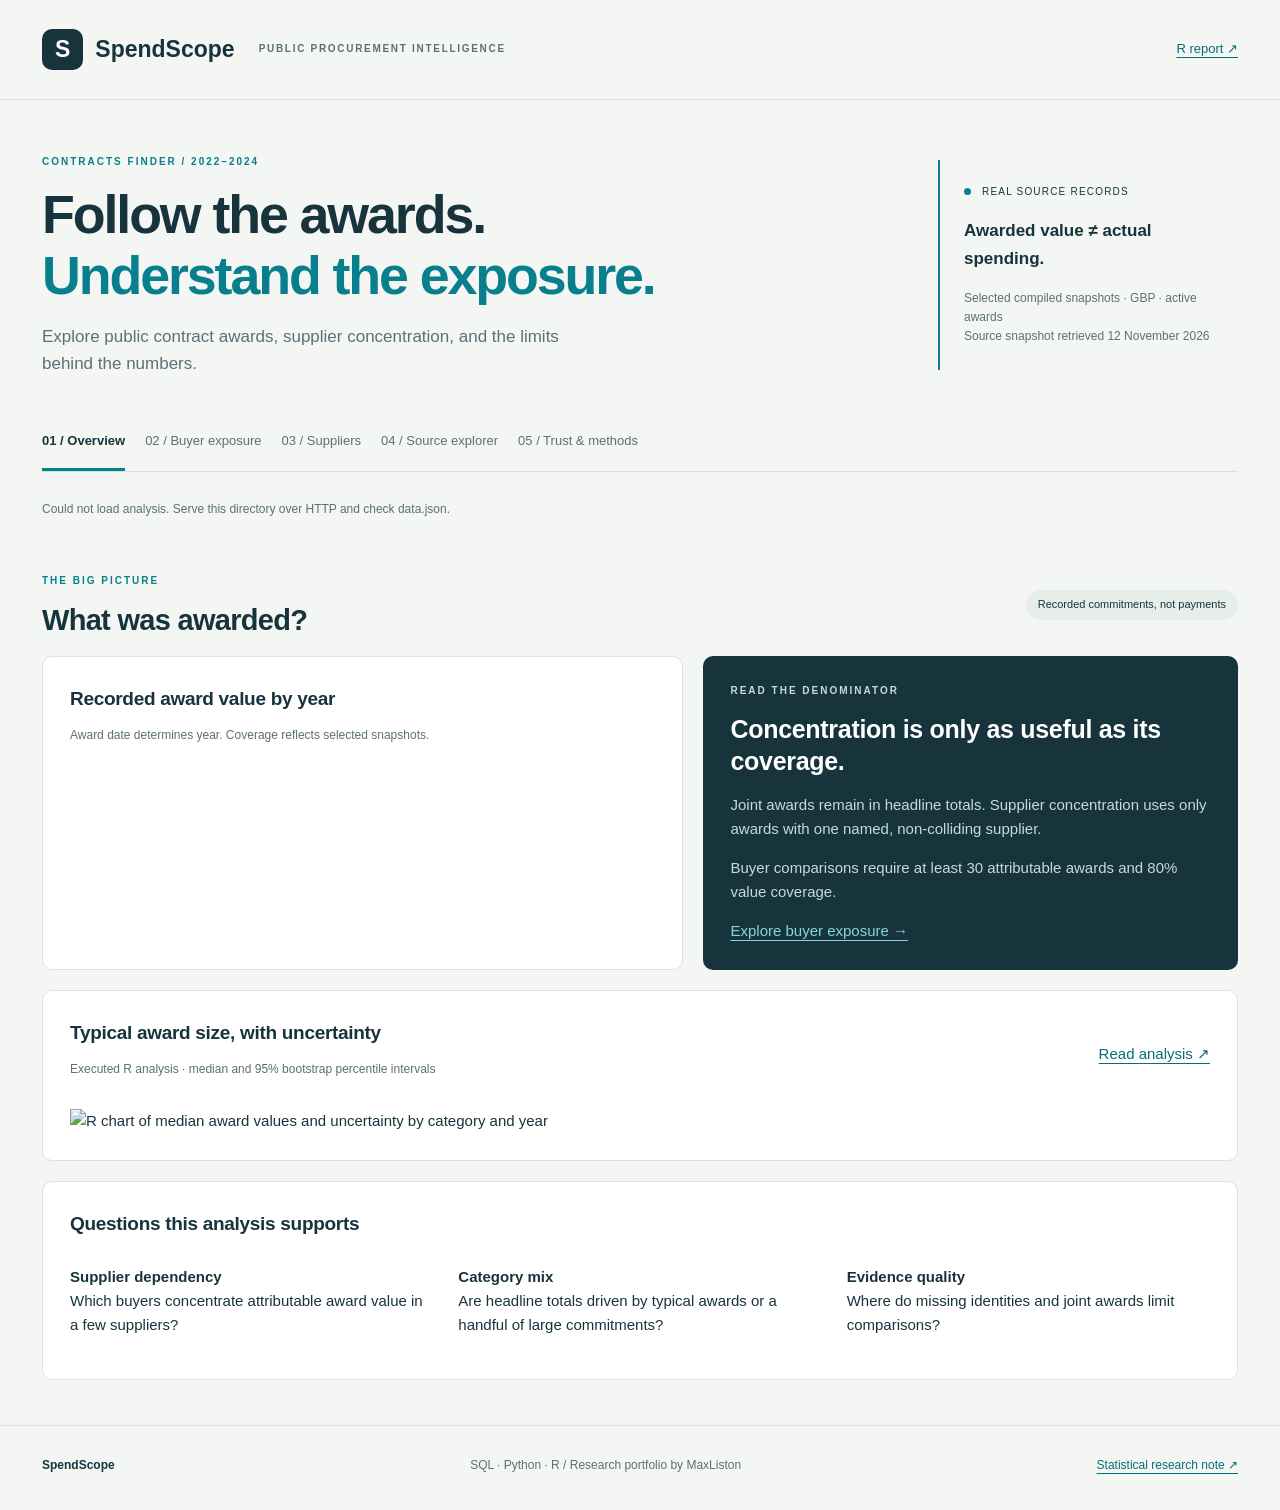
==== src/spendscope/web/index.html @ 3c37a5f1 "Build procurement analytics with SQL, Python and R" ====
<!doctype html>
<html lang="en">
  <head>
    <meta charset="utf-8" />
    <meta name="viewport" content="width=device-width,initial-scale=1" />
    <meta
      name="description"
      content="Real public procurement data, supplier concentration and reproducible R analysis."
    />
    <title>SpendScope — Procurement intelligence</title>
    <link rel="stylesheet" href="style.css" />
  </head>
  <body>
    <a class="skip" href="#main">Skip to analysis</a>
    <header>
      <a class="brand" href="#overview"
        ><span class="mark">S</span> SpendScope<span class="edition"
          >PUBLIC PROCUREMENT INTELLIGENCE</span
        ></a
      ><a href="research.html" class="research-link">R report ↗</a>
    </header>
    <main id="main">
      <section class="hero">
        <div>
          <p class="eyebrow">CONTRACTS FINDER / 2022–2024</p>
          <h1>Follow the awards.<br /><em>Understand the exposure.</em></h1>
          <p class="intro">
            Explore public contract awards, supplier concentration, and the
            limits behind the numbers.
          </p>
        </div>
        <aside class="scope">
          <span class="pulse"></span> REAL SOURCE RECORDS
          <p>Awarded value ≠ actual spending.</p>
          <small
            >Selected compiled snapshots · GBP · active awards<br />Source
            snapshot retrieved 12 November 2026</small
          >
        </aside>
      </section>
      <nav aria-label="Analysis sections">
        <button data-view="overview" aria-pressed="true">01 / Overview</button
        ><button data-view="buyers" aria-pressed="false">
          02 / Buyer exposure</button
        ><button data-view="suppliers" aria-pressed="false">
          03 / Suppliers</button
        ><button data-view="awards" aria-pressed="false">
          04 / Source explorer</button
        ><button data-view="methods" aria-pressed="false">
          05 / Trust & methods
        </button>
      </nav>
      <div id="status" role="status">Loading verified analysis…</div>
      <section id="overview" class="view">
        <div id="kpis" class="kpis"></div>
        <div class="section-title">
          <div>
            <p class="eyebrow">THE BIG PICTURE</p>
            <h2>What was awarded?</h2>
          </div>
          <span class="pill">Recorded commitments, not payments</span>
        </div>
        <div class="two">
          <article class="panel">
            <h3>Recorded award value by year</h3>
            <p class="muted">
              Award date determines year. Coverage reflects selected snapshots.
            </p>
            <div id="annual-chart"></div>
          </article>
          <article class="panel accent">
            <p class="eyebrow">READ THE DENOMINATOR</p>
            <h3>Concentration is only as useful as its coverage.</h3>
            <p>
              Joint awards remain in headline totals. Supplier concentration
              uses only awards with one named, non-colliding supplier.
            </p>
            <p>
              Buyer comparisons require at least 30 attributable awards and 80%
              value coverage.
            </p>
            <a href="#buyers">Explore buyer exposure →</a>
          </article>
        </div>
        <article class="panel">
          <div class="section-title">
            <div>
              <h3>Typical award size, with uncertainty</h3>
              <p class="muted">
                Executed R analysis · median and 95% bootstrap percentile
                intervals
              </p>
            </div>
            <a href="research.html">Read analysis ↗</a>
          </div>
          <img
            class="chart"
            src="category-analysis.svg"
            alt="R chart of median award values and uncertainty by category and year"
          />
        </article>
        <div class="panel">
          <h3>Questions this analysis supports</h3>
          <div class="three">
            <p>
              <strong>Supplier dependency</strong><br />Which buyers concentrate
              attributable award value in a few suppliers?
            </p>
            <p>
              <strong>Category mix</strong><br />Are headline totals driven by
              typical awards or a handful of large commitments?
            </p>
            <p>
              <strong>Evidence quality</strong><br />Where do missing identities
              and joint awards limit comparisons?
            </p>
          </div>
        </div>
      </section>
      <section id="buyers" class="view" hidden>
        <div class="section-title">
          <div>
            <p class="eyebrow">SUPPLIER DEPENDENCY</p>
            <h2>Buyer exposure</h2>
          </div>
          <button id="export-buyers" class="secondary">
            Download filtered CSV ↓
          </button>
        </div>
        <p class="explain">
          HHI is the sum of squared supplier value shares × 10,000. Higher
          values mean more concentration within the attributable subset. It is
          not a fraud score or a market-wide competition measure.
        </p>
        <div class="filters">
          <label
            >Find a buyer<input
              id="buyer-search"
              type="search"
              placeholder="Search organization…" /></label
          ><label
            >Coverage filter<select id="buyer-support">
              <option value="supported">Supported comparisons only</option>
              <option value="all">
                All buyers, including limited coverage
              </option>
            </select></label
          ><label
            >Sort by<select id="buyer-sort">
              <option value="attributed_value">Attributable value</option>
              <option value="hhi">Concentration (HHI)</option>
              <option value="top1_share">Largest supplier share</option>
            </select></label
          >
        </div>
        <p id="buyer-count" class="muted"></p>
        <div id="buyer-table" class="table-wrap"></div>
        <p class="muted">
          All years combined. Supplier names are normalized conservatively;
          name-only identities are provisional. Related corporate entities are
          not consolidated.
        </p>
      </section>
      <section id="suppliers" class="view" hidden>
        <div class="section-title">
          <div>
            <p class="eyebrow">ATTRIBUTABLE AWARDS</p>
            <h2>Supplier landscape</h2>
          </div>
          <a href="reports/supplier_summary.csv">Full supplier CSV ↓</a>
        </div>
        <p class="explain">
          Top 200 identities by sole-supplier award value. These are recorded
          award commitments—not supplier revenue. Name-only matches can merge
          unrelated organizations with identical names or split aliases.
        </p>
        <label class="search-label"
          >Find a supplier<input
            id="supplier-search"
            type="search"
            placeholder="Search supplier…"
        /></label>
        <div id="supplier-table" class="table-wrap"></div>
      </section>
      <section id="awards" class="view" hidden>
        <div class="section-title">
          <div>
            <p class="eyebrow">TRACE THE EVIDENCE</p>
            <h2>Largest recorded awards</h2>
          </div>
          <span class="pill">Top 200 eligible records</span>
        </div>
        <p class="explain">
          Large figures can include framework ceilings and multi-year contracts.
          Follow the published notice before interpreting the amount.
        </p>
        <label class="search-label"
          >Search award or buyer<input
            id="award-search"
            type="search"
            placeholder="Search titles or organizations…"
        /></label>
        <div id="award-table" class="table-wrap"></div>
      </section>
      <section id="methods" class="view" hidden>
        <p class="eyebrow">REPRODUCIBLE BY DESIGN</p>
        <h2>Trust the process. Inspect the limits.</h2>
        <div class="two">
          <article class="panel">
            <h3>Coverage & checks</h3>
            <div id="quality"></div>
          </article>
          <article class="panel">
            <h3>Analytical rules</h3>
            <ol>
              <li>Verify SHA-256 fingerprints of three pinned source files.</li>
              <li>
                Retain the latest available compiled snapshot per process across
                the selected files.
              </li>
              <li>
                Count each process + award ID once. Keep every excluded award
                with its exclusion reason.
              </li>
              <li>
                Restrict headline metrics to active, positive GBP awards dated
                2022–2024.
              </li>
              <li>
                Attribute only sole-supplier awards with a usable identity.
                Exclude registered ID/name conflicts from attribution.
              </li>
              <li>
                Run SQL conservation checks and R sensitivity analysis before
                updating output files.
              </li>
            </ol>
          </article>
        </div>
        <article class="panel">
          <h3>What this cannot establish</h3>
          <p>
            These snapshots are not a complete historical register of all UK
            procurement. Award values are not transactions; multi-award
            processes and frameworks may still represent overlapping economic
            commitments. Missingness, publication rules and revisions can change
            apparent trends. No realized savings, supplier performance,
            misconduct, or causal effects are inferred.
          </p>
          <p>
            Concentration describes a buyer's observed attributable
            portfolio—not a legally defined market. Bidder-count comparisons and
            renewal recommendations are deferred until source coverage can
            support them.
          </p>
        </article>
        <article class="panel">
          <h3>Source & downloads</h3>
          <p>
            UK Contracts Finder, compiled by the Open Contracting Partnership.
            Contains public sector information licensed under the
            <a
              href="https://www.nationalarchives.gov.uk/doc/open-government-licence/version/3/"
              >Open Government Licence v3.0</a
            >.
          </p>
          <div class="download-links">
            <a href="https://data.open-contracting.org/en/publication/128"
              >Source registry ↗</a
            ><a href="reports/annual.csv">Annual metrics</a
            ><a href="reports/buyer_concentration.csv">Buyer metrics</a
            ><a href="reports/category_sensitivity.csv">R sensitivity results</a
            ><a href="reports/quality.json">Quality report</a
            ><a href="reports/build_manifest.json">Build manifest</a>
          </div>
        </article>
      </section>
    </main>
    <footer>
      <strong>SpendScope</strong
      ><span>SQL · Python · R / Research portfolio by MaxListon</span
      ><a href="research.html">Statistical research note ↗</a>
    </footer>
    <script src="app.js"></script>
  </body>
</html>
---- src/spendscope/web/style.css ----
:root {
  --ink: #17343d;
  --muted: #5b7077;
  --teal: #087f8c;
  --paper: #f4f6f3;
  --line: #d9e2df;
  --gold: #b67b27;
}
* {
  box-sizing: border-box;
}
body {
  margin: 0;
  background: var(--paper);
  color: var(--ink);
  font:
    15px/1.6 -apple-system,
    BlinkMacSystemFont,
    "Segoe UI",
    sans-serif;
}
a {
  color: #086c78;
  text-underline-offset: 4px;
}
button,
input,
select {
  font: inherit;
}
button,
a,
input,
select {
  touch-action: manipulation;
}
:focus-visible {
  outline: 3px solid #cf922b;
  outline-offset: 4px;
}
header,
main,
footer {
  max-width: 1280px;
  margin: auto;
  padding: 0 42px;
}
header {
  display: flex;
  align-items: center;
  justify-content: space-between;
  height: 100px;
  border-bottom: 1px solid var(--line);
}
.brand {
  display: flex;
  gap: 12px;
  align-items: center;
  font-size: 23px;
  font-weight: 750;
  text-decoration: none;
  color: var(--ink);
}
.mark {
  background: var(--ink);
  color: white;
  padding: 2px 13px;
  border-radius: 10px;
}
.edition {
  font-size: 10px;
  letter-spacing: 1.7px;
  margin-left: 12px;
  color: var(--muted);
}
.research-link {
  font-size: 13px;
}
.hero {
  display: flex;
  justify-content: space-between;
  gap: 40px;
  padding: 54px 0 38px;
  align-items: center;
}
.eyebrow {
  font-size: 10px;
  font-weight: 750;
  letter-spacing: 2px;
  color: var(--teal);
  margin: 0 0 14px;
}
h1 {
  font-size: clamp(35px, 4.2vw, 59px);
  line-height: 1.13;
  letter-spacing: -2.1px;
  margin: 0;
  font-weight: 650;
}
h1 em {
  font-style: normal;
  color: var(--teal);
}
.intro {
  max-width: 560px;
  color: var(--muted);
  font-size: 17px;
  margin-bottom: 0;
}
.scope {
  max-width: 300px;
  font-size: 10px;
  letter-spacing: 1.2px;
  padding: 24px;
  border-left: 2px solid var(--teal);
}
.scope p {
  font-size: 17px;
  font-weight: 650;
  letter-spacing: 0;
}
.scope small {
  color: var(--muted);
  letter-spacing: 0;
  font-size: 12px;
}
.pulse {
  display: inline-block;
  width: 7px;
  height: 7px;
  background: var(--teal);
  border-radius: 50%;
  margin-right: 7px;
}
nav {
  display: flex;
  border-bottom: 1px solid var(--line);
  gap: 20px;
  overflow: auto;
  margin-bottom: 28px;
}
nav button {
  white-space: nowrap;
  border: 0;
  background: none;
  color: var(--muted);
  padding: 16px 0;
  cursor: pointer;
  border-bottom: 3px solid transparent;
  font-size: 13px;
}
nav button[aria-pressed="true"] {
  border-bottom-color: var(--teal);
  color: var(--ink);
  font-weight: 750;
}
#status {
  font-size: 12px;
  color: var(--muted);
}
.kpis {
  display: grid;
  grid-template-columns: repeat(4, 1fr);
  gap: 16px;
  margin: 16px 0 38px;
}
.kpi {
  background: white;
  border: 1px solid var(--line);
  border-radius: 9px;
  padding: 23px;
}
.kpi span {
  color: var(--muted);
  font-size: 12px;
}
.kpi strong {
  display: block;
  font-size: 31px;
  font-weight: 650;
  letter-spacing: -1px;
}
.kpi small {
  font-size: 11px;
  color: var(--muted);
}
.section-title {
  display: flex;
  justify-content: space-between;
  align-items: center;
  gap: 20px;
  margin: 30px 0 18px;
}
h2 {
  font-size: 29px;
  line-height: 1.2;
  letter-spacing: -0.7px;
  margin: 0;
}
h3 {
  font-size: 19px;
  letter-spacing: -0.3px;
  margin: 0 0 10px;
}
.pill {
  background: #e6eeea;
  border-radius: 30px;
  padding: 6px 12px;
  font-size: 11px;
  white-space: nowrap;
}
.two {
  display: grid;
  grid-template-columns: 1.2fr 1fr;
  gap: 20px;
}
.three {
  display: grid;
  grid-template-columns: repeat(3, 1fr);
  gap: 25px;
}
.panel {
  background: white;
  border: 1px solid var(--line);
  border-radius: 10px;
  padding: 27px;
  margin-bottom: 20px;
}
.panel .section-title {
  margin-top: 0;
}
.accent {
  background: var(--ink);
  color: white;
  border: 0;
}
.accent p {
  color: #c7d9db;
}
.accent a {
  color: #88d6d8;
}
.accent h3 {
  font-size: 25px;
  line-height: 1.3;
}
.muted {
  color: var(--muted);
  font-size: 12px;
}
.bar-row {
  display: grid;
  grid-template-columns: 46px 1fr 90px;
  gap: 14px;
  align-items: center;
  margin: 22px 0;
  font-size: 13px;
}
.bar-track {
  height: 26px;
  background: #edf3f1;
  border-radius: 3px;
  overflow: hidden;
}
.bar {
  height: 100%;
  background: var(--teal);
  border-radius: 3px;
}
.bar-row strong {
  text-align: right;
}
.chart {
  width: 100%;
  display: block;
}
.explain {
  max-width: 870px;
  color: var(--muted);
}
.filters {
  display: flex;
  gap: 18px;
  align-items: end;
  margin: 26px 0;
}
label {
  display: flex;
  flex-direction: column;
  gap: 7px;
  font-size: 12px;
  font-weight: 650;
}
input,
select {
  border: 1px solid #b9cbc7;
  background: white;
  border-radius: 6px;
  padding: 11px 13px;
  color: var(--ink);
  min-width: 240px;
  max-width: 100%;
}
.search-label {
  max-width: 400px;
  margin: 22px 0;
}
.secondary {
  border: 1px solid #afc9c6;
  background: white;
  border-radius: 6px;
  padding: 9px 14px;
  cursor: pointer;
  font-size: 12px;
}
.table-wrap {
  overflow: auto;
  border: 1px solid var(--line);
  background: white;
  border-radius: 9px;
  max-height: 680px;
}
table {
  width: 100%;
  border-collapse: collapse;
  font-size: 12px;
}
th {
  position: sticky;
  top: 0;
  background: #eaf0ed;
  text-align: left;
  white-space: nowrap;
  font-size: 10px;
  letter-spacing: 0.7px;
  text-transform: uppercase;
}
td,
th {
  padding: 14px 17px;
  border-bottom: 1px solid #e6ece9;
}
td:first-child {
  min-width: 200px;
  max-width: 340px;
}
td.num {
  text-align: right;
  font-variant-numeric: tabular-nums;
  white-space: nowrap;
}
tbody tr:hover {
  background: #f2f7f5;
}
.tag {
  display: inline-block;
  padding: 3px 7px;
  background: #e8f3ed;
  color: #28684a;
  border-radius: 4px;
  font-size: 10px;
  white-space: nowrap;
}
.tag.warn {
  background: #fff0d7;
  color: #8c5a0b;
}
.download-links {
  display: flex;
  flex-wrap: wrap;
  gap: 18px;
}
ol {
  padding-left: 20px;
}
li {
  padding-bottom: 8px;
}
footer {
  display: flex;
  justify-content: space-between;
  gap: 20px;
  border-top: 1px solid var(--line);
  padding-top: 30px;
  padding-bottom: 35px;
  margin-top: 45px;
  font-size: 12px;
  color: var(--muted);
}
footer strong {
  color: var(--ink);
}
.skip {
  position: absolute;
  left: 20px;
  top: -100px;
  background: white;
  padding: 10px;
}
.skip:focus {
  top: 10px;
}
[hidden] {
  display: none !important;
}
@media (max-width: 850px) {
  header,
  main,
  footer {
    padding-left: 22px;
    padding-right: 22px;
  }
  .edition {
    display: none;
  }
  .hero {
    gap: 20px;
  }
  .scope {
    max-width: 240px;
  }
  .kpis {
    grid-template-columns: repeat(2, 1fr);
  }
  .two {
    grid-template-columns: 1fr;
  }
  .filters {
    flex-wrap: wrap;
  }
  .three {
    grid-template-columns: 1fr;
    gap: 0;
  }
}
@media (max-width: 550px) {
  header {
    height: 80px;
  }
  .research-link {
    font-size: 11px;
  }
  .hero {
    display: block;
    padding-top: 35px;
  }
  .scope {
    max-width: none;
    margin-top: 25px;
    padding: 12px 18px;
  }
  .scope p {
    margin: 7px 0;
  }
  .section-title {
    align-items: start;
    flex-direction: column;
  }
  .kpi {
    padding: 17px;
  }
  .kpi strong {
    font-size: 26px;
  }
  .panel {
    padding: 20px;
  }
  .filters {
    display: grid;
  }
  input,
  select {
    min-width: 0;
    width: 100%;
  }
  footer {
    flex-direction: column;
    gap: 10px;
  }
  h1 {
    letter-spacing: -1px;
  }
  nav {
    gap: 20px;
  }
  .pill {
    white-space: normal;
  }
}

body[data-view]:not([data-view="overview"]) .hero {
  display: none;
}
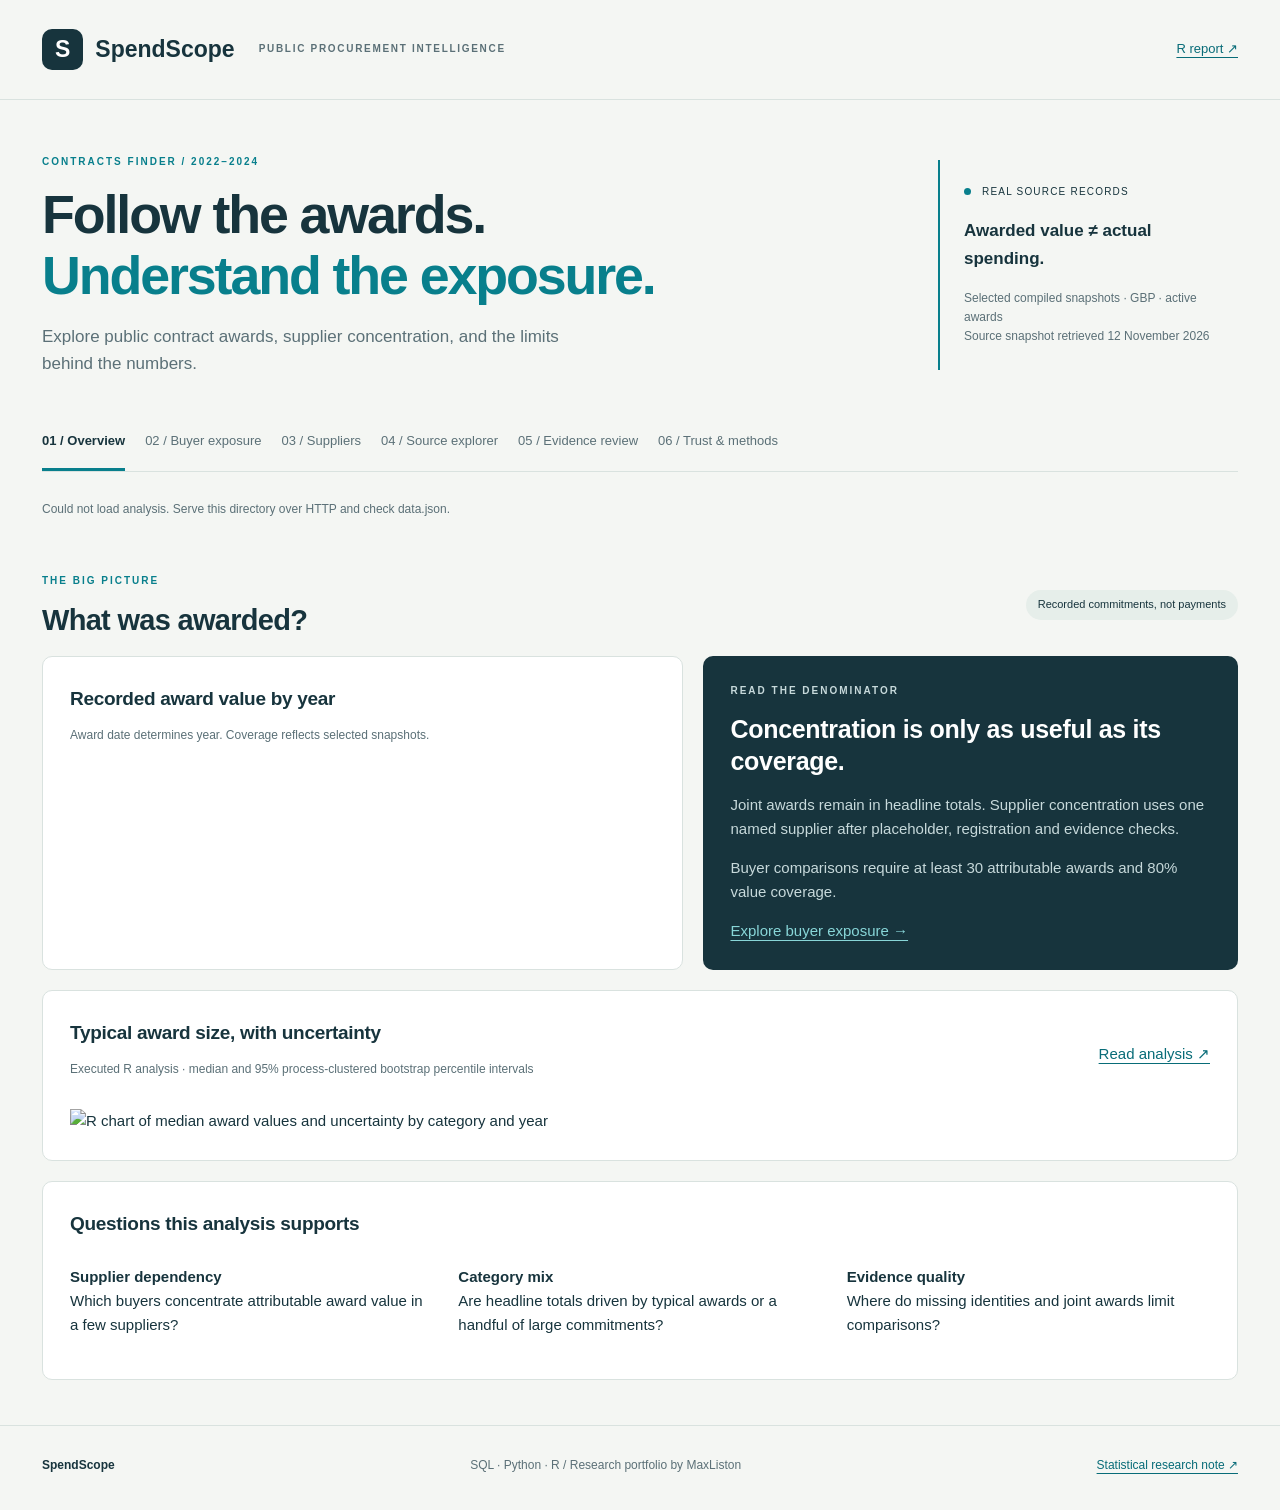
==== commit e49027ca: "Validate procurement evidence and model process dependence" ====
--- a/src/spendscope/web/index.html
+++ b/src/spendscope/web/index.html
@@ -46,8 +46,11 @@
           03 / Suppliers</button
         ><button data-view="awards" aria-pressed="false">
           04 / Source explorer</button
-        ><button data-view="methods" aria-pressed="false">
-          05 / Trust & methods
+        ><button data-view="validation" aria-pressed="false">
+          05 / Evidence review
+        </button>
+        <button data-view="methods" aria-pressed="false">
+          06 / Trust & methods
         </button>
       </nav>
       <div id="status" role="status">Loading verified analysis…</div>
@@ -73,7 +76,8 @@
             <h3>Concentration is only as useful as its coverage.</h3>
             <p>
               Joint awards remain in headline totals. Supplier concentration
-              uses only awards with one named, non-colliding supplier.
+              uses one named supplier after placeholder, registration and
+              evidence checks.
             </p>
             <p>
               Buyer comparisons require at least 30 attributable awards and 80%
@@ -87,8 +91,8 @@
             <div>
               <h3>Typical award size, with uncertainty</h3>
               <p class="muted">
-                Executed R analysis · median and 95% bootstrap percentile
-                intervals
+                Executed R analysis · median and 95% process-clustered bootstrap
+                percentile intervals
               </p>
             </div>
             <a href="research.html">Read analysis ↗</a>
@@ -146,6 +150,15 @@
               </option>
             </select></label
           ><label
+            >Identity evidence<select id="buyer-evidence">
+              <option value="all">
+                Include provisional name-only identities
+              </option>
+              <option value="registered">
+                ≥50% registration evidence and ≥10 awards
+              </option>
+            </select></label
+          ><label
             >Sort by<select id="buyer-sort">
               <option value="attributed_value">Attributable value</option>
               <option value="hhi">Concentration (HHI)</option>
@@ -202,6 +215,74 @@
         /></label>
         <div id="award-table" class="table-wrap"></div>
       </section>
+      <section id="validation" class="view" hidden>
+        <div class="section-title">
+          <div>
+            <p class="eyebrow">EVIDENCE, NOT ASSUMPTIONS</p>
+            <h2>What survived review?</h2>
+          </div>
+          <a href="reports/notice_checks.json">Download evidence register ↓</a>
+        </div>
+        <p class="explain">
+          Targeted review of the 20 largest award records and five company
+          registrations. This is a documented case review—not a random sample,
+          an independent audit, or an estimate of population matching accuracy.
+        </p>
+        <div id="review-kpis" class="kpis"></div>
+        <div class="two">
+          <article class="panel accent">
+            <p class="eyebrow">A REAL DATA QUALITY FINDING</p>
+            <h3>An attachment instruction is not a supplier.</h3>
+            <p>
+              Several source records name an attachment list or “Various” as the
+              supplier. Those placeholders now remain in award totals but are
+              excluded from supplier shares. Invalid registration formats are
+              held back as well.
+            </p>
+          </article>
+          <article class="panel">
+            <h3>Exact approvals. Visible uncertainty.</h3>
+            <p>
+              Five Companies House records support selected exact legal names
+              and transparent Ltd/ Limited variants. Unclear abbreviations and
+              typos remain unresolved. A different subsidiary or a location is
+              not automatically merged.
+            </p>
+            <a href="reports/identity_decisions.csv"
+              >Inspect every identity decision →</a
+            >
+          </article>
+        </div>
+        <article class="panel">
+          <h3>Largest-record notice checks</h3>
+          <p class="muted">
+            Live notice pages can differ from historical snapshots. Amounts are
+            never silently overwritten. “Unresolved” records are held back from
+            supplier attribution; unavailable pages support no validation claim.
+          </p>
+          <div id="notice-review-table" class="table-wrap"></div>
+        </article>
+        <article class="panel">
+          <h3>How much do comparison thresholds matter?</h3>
+          <p class="muted">
+            Supported buyer identities under alternate minimum award counts and
+            attributable-value coverage. Screens aid comparison; they do not
+            establish complete reporting.
+          </p>
+          <div id="threshold-table" class="table-wrap"></div>
+        </article>
+        <article class="panel">
+          <h3>Keep related awards together</h3>
+          <p>
+            The R analysis now resamples complete procurement processes within
+            each category-year or buyer. It preserves within-process dependence
+            and publishes independent-award intervals for comparison. Dependence
+            between different processes and missing reporting remain unresolved.
+          </p>
+          <a href="research.html">Read the executed R analysis →</a>
+          <a href="case-studies.html">Read three business case studies →</a>
+        </article>
+      </section>
       <section id="methods" class="view" hidden>
         <p class="eyebrow">REPRODUCIBLE BY DESIGN</p>
         <h2>Trust the process. Inspect the limits.</h2>
@@ -227,8 +308,10 @@
                 2022–2024.
               </li>
               <li>
-                Attribute only sole-supplier awards with a usable identity.
-                Exclude registered ID/name conflicts from attribution.
+                Attribute only sole-supplier awards with a usable identity. Hold
+                back unresolved conflicts, placeholder suppliers and flagged
+                notice discrepancies. Apply only exact, documented
+                registration/name approvals.
               </li>
               <li>
                 Run SQL conservation checks and R sensitivity analysis before
@@ -265,6 +348,7 @@
             >.
           </p>
           <div class="download-links">
+            <a href="case-studies.html">Business case studies</a>
             <a href="https://data.open-contracting.org/en/publication/128"
               >Source registry ↗</a
             ><a href="reports/annual.csv">Annual metrics</a
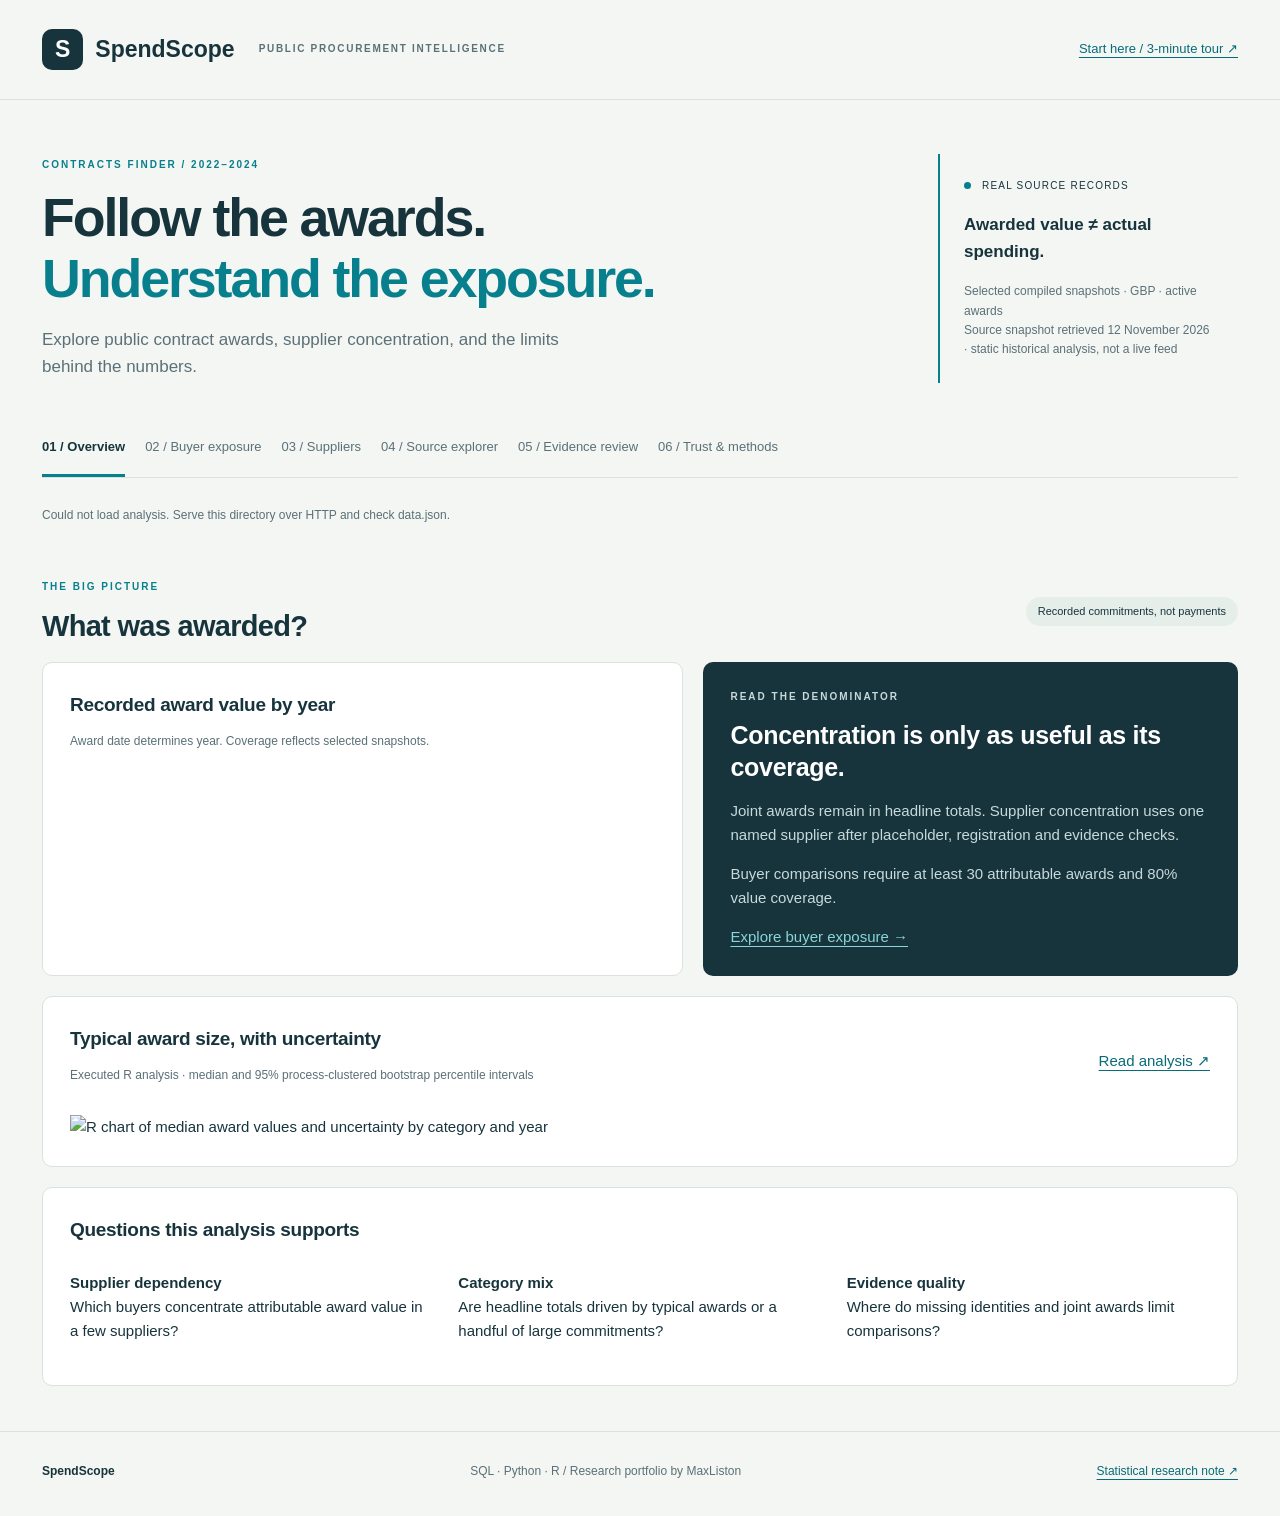
==== commit 64604bc4: "Expand registry evidence and add procurement decision workflow" ====
--- a/src/spendscope/web/index.html
+++ b/src/spendscope/web/index.html
@@ -17,7 +17,7 @@
         ><span class="mark">S</span> SpendScope<span class="edition"
           >PUBLIC PROCUREMENT INTELLIGENCE</span
         ></a
-      ><a href="research.html" class="research-link">R report ↗</a>
+      ><a href="walkthrough.html" class="research-link">Start here / 3-minute tour ↗</a>
     </header>
     <main id="main">
       <section class="hero">
@@ -34,7 +34,7 @@
           <p>Awarded value ≠ actual spending.</p>
           <small
             >Selected compiled snapshots · GBP · active awards<br />Source
-            snapshot retrieved 12 November 2026</small
+            snapshot retrieved 12 November 2026 · static historical analysis, not a live feed</small
           >
         </aside>
       </section>
@@ -228,6 +228,33 @@
           registrations. This is a documented case review—not a random sample,
           an independent audit, or an estimate of population matching accuracy.
         </p>
+        <article class="panel">
+          <p class="eyebrow">REPRODUCIBLE RANDOM SAMPLE</p>
+          <h3>Does a published registration agree with its supplier name?</h3>
+          <div id="random-audit-summary"></div>
+          <p class="muted">
+            A frozen sample of previously unreviewed GB-COH identities. This
+            checks registry-name consistency, not true-entity precision/recall.
+            Name-only identities are outside the sampling frame. Missing
+            evidence stays in the denominator.
+          </p>
+          <div id="random-audit-table" class="table-wrap"></div>
+          <p>
+            <a href="reports/registry_audit.json"
+              >Full sample, selection seed and evidence ↓</a
+            >
+          </p>
+        </article>
+        <article class="panel">
+          <p class="eyebrow">EXPANDED SAMPLE / AUTOMATED SCREEN</p>
+          <h3>200 identities selected. Evidence types kept separate.</h3>
+          <p id="expanded-screen-summary"></p>
+          <details><summary>Inspect cases requiring follow-up</summary>
+            <div id="expanded-screen-table" class="table-wrap"></div>
+          </details>
+          <p><a href="reports/registry_screen.json">All 160 additional observations ↓</a> ·
+          <a href="reports/registry_review_queue.csv">Download follow-up queue ↓</a></p>
+        </article>
         <div id="review-kpis" class="kpis"></div>
         <div class="two">
           <article class="panel accent">
@@ -277,8 +304,10 @@
             The R analysis now resamples complete procurement processes within
             each category-year or buyer. It preserves within-process dependence
             and publishes independent-award intervals for comparison. Dependence
-            between different processes and missing reporting remain unresolved.
-          </p>
+            between processes is explored with buyer-wide and calendar-quarter
+            resampling; unknown links and missing reporting remain unresolved.
+          </p>
+          <div id="linkage-summary" class="muted"></div>
           <a href="research.html">Read the executed R analysis →</a>
           <a href="case-studies.html">Read three business case studies →</a>
         </article>
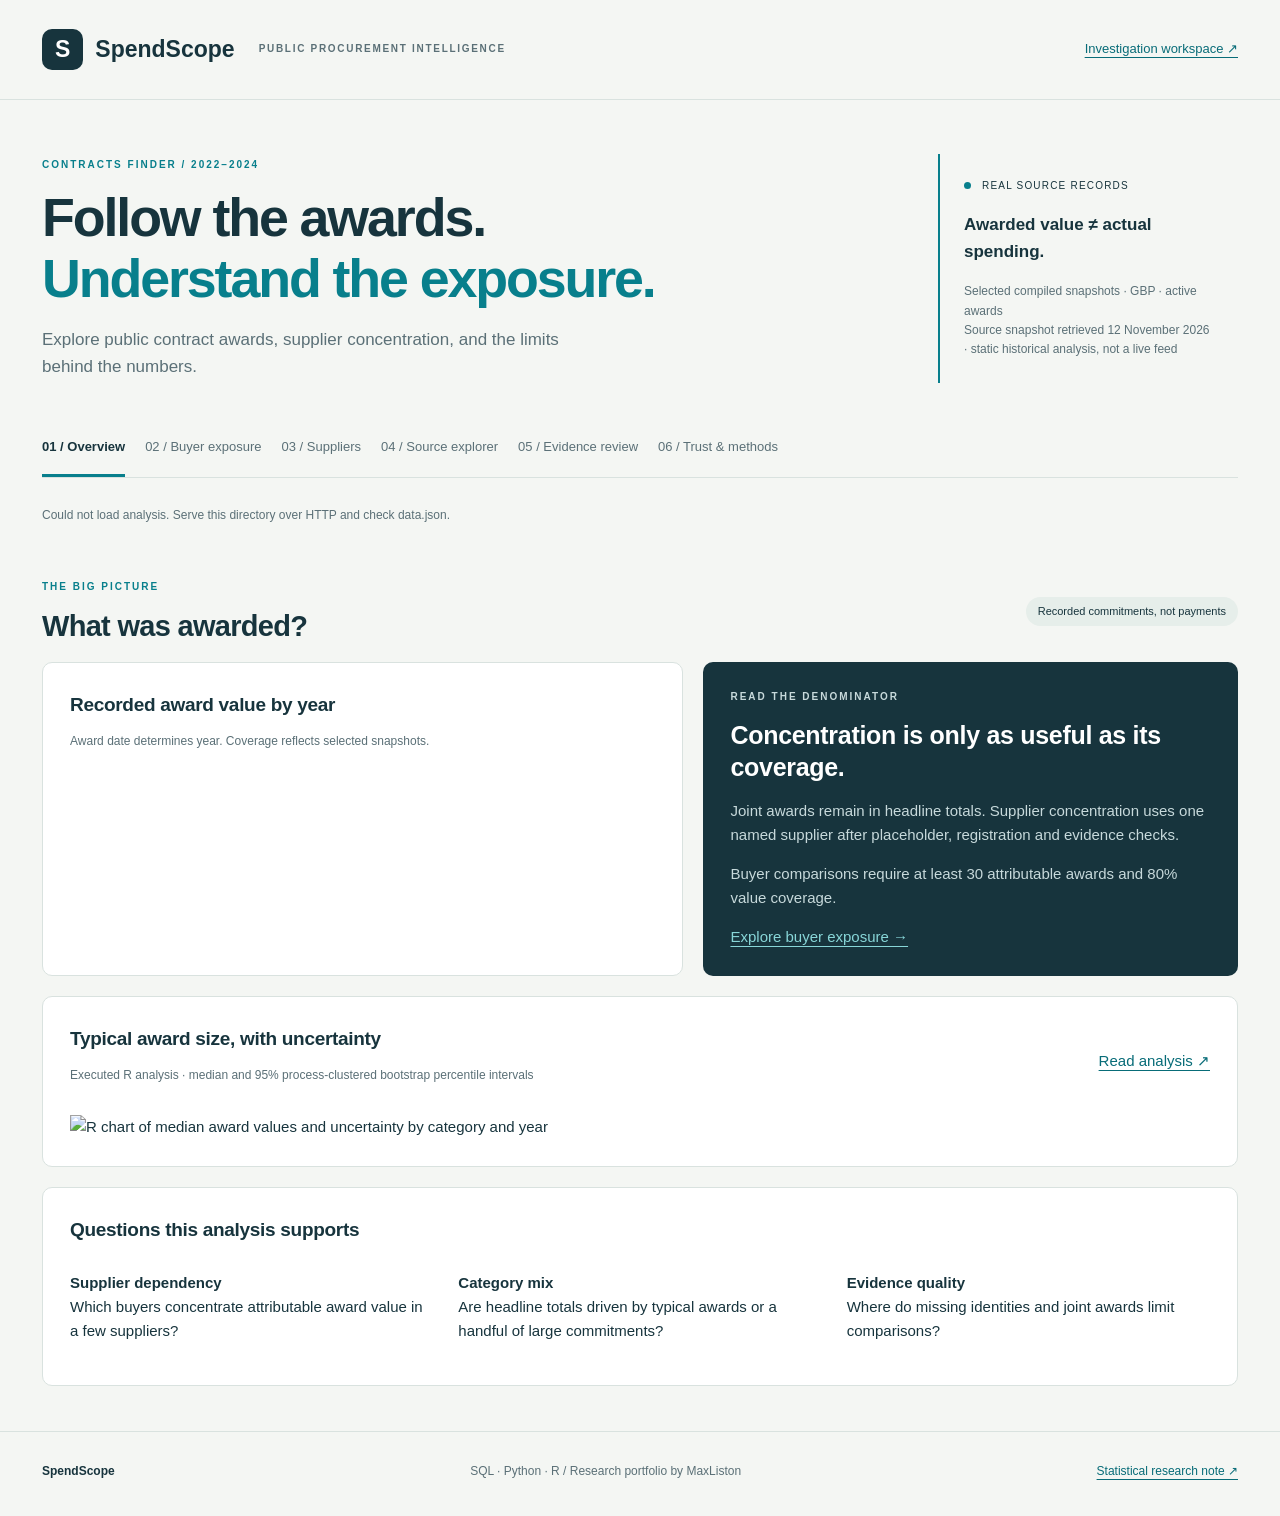
==== commit 2ec14461: "Add exact-buyer investigation workspace and evidence review workflow" ====
--- a/src/spendscope/web/index.html
+++ b/src/spendscope/web/index.html
@@ -17,7 +17,9 @@
         ><span class="mark">S</span> SpendScope<span class="edition"
           >PUBLIC PROCUREMENT INTELLIGENCE</span
         ></a
-      ><a href="walkthrough.html" class="research-link">Start here / 3-minute tour ↗</a>
+      ><a href="workspace.html" class="research-link"
+        >Investigation workspace ↗</a
+      >
     </header>
     <main id="main">
       <section class="hero">
@@ -34,7 +36,8 @@
           <p>Awarded value ≠ actual spending.</p>
           <small
             >Selected compiled snapshots · GBP · active awards<br />Source
-            snapshot retrieved 12 November 2026 · static historical analysis, not a live feed</small
+            snapshot retrieved 12 November 2026 · static historical analysis,
+            not a live feed</small
           >
         </aside>
       </section>
@@ -249,11 +252,19 @@
           <p class="eyebrow">EXPANDED SAMPLE / AUTOMATED SCREEN</p>
           <h3>200 identities selected. Evidence types kept separate.</h3>
           <p id="expanded-screen-summary"></p>
-          <details><summary>Inspect cases requiring follow-up</summary>
+          <details>
+            <summary>Inspect cases requiring follow-up</summary>
             <div id="expanded-screen-table" class="table-wrap"></div>
           </details>
-          <p><a href="reports/registry_screen.json">All 160 additional observations ↓</a> ·
-          <a href="reports/registry_review_queue.csv">Download follow-up queue ↓</a></p>
+          <p>
+            <a href="reports/registry_screen.json"
+              >All 160 additional observations ↓</a
+            >
+            ·
+            <a href="reports/registry_review_queue.csv"
+              >Download follow-up queue ↓</a
+            >
+          </p>
         </article>
         <div id="review-kpis" class="kpis"></div>
         <div class="two">
--- a/src/spendscope/web/style.css
+++ b/src/spendscope/web/style.css
@@ -491,3 +491,5 @@
 body[data-view]:not([data-view="overview"]) .hero {
   display: none;
 }
+
+.buyer-id { display:block; font:10px/1.7 ui-monospace,monospace; color:var(--muted); overflow-wrap:anywhere; }
